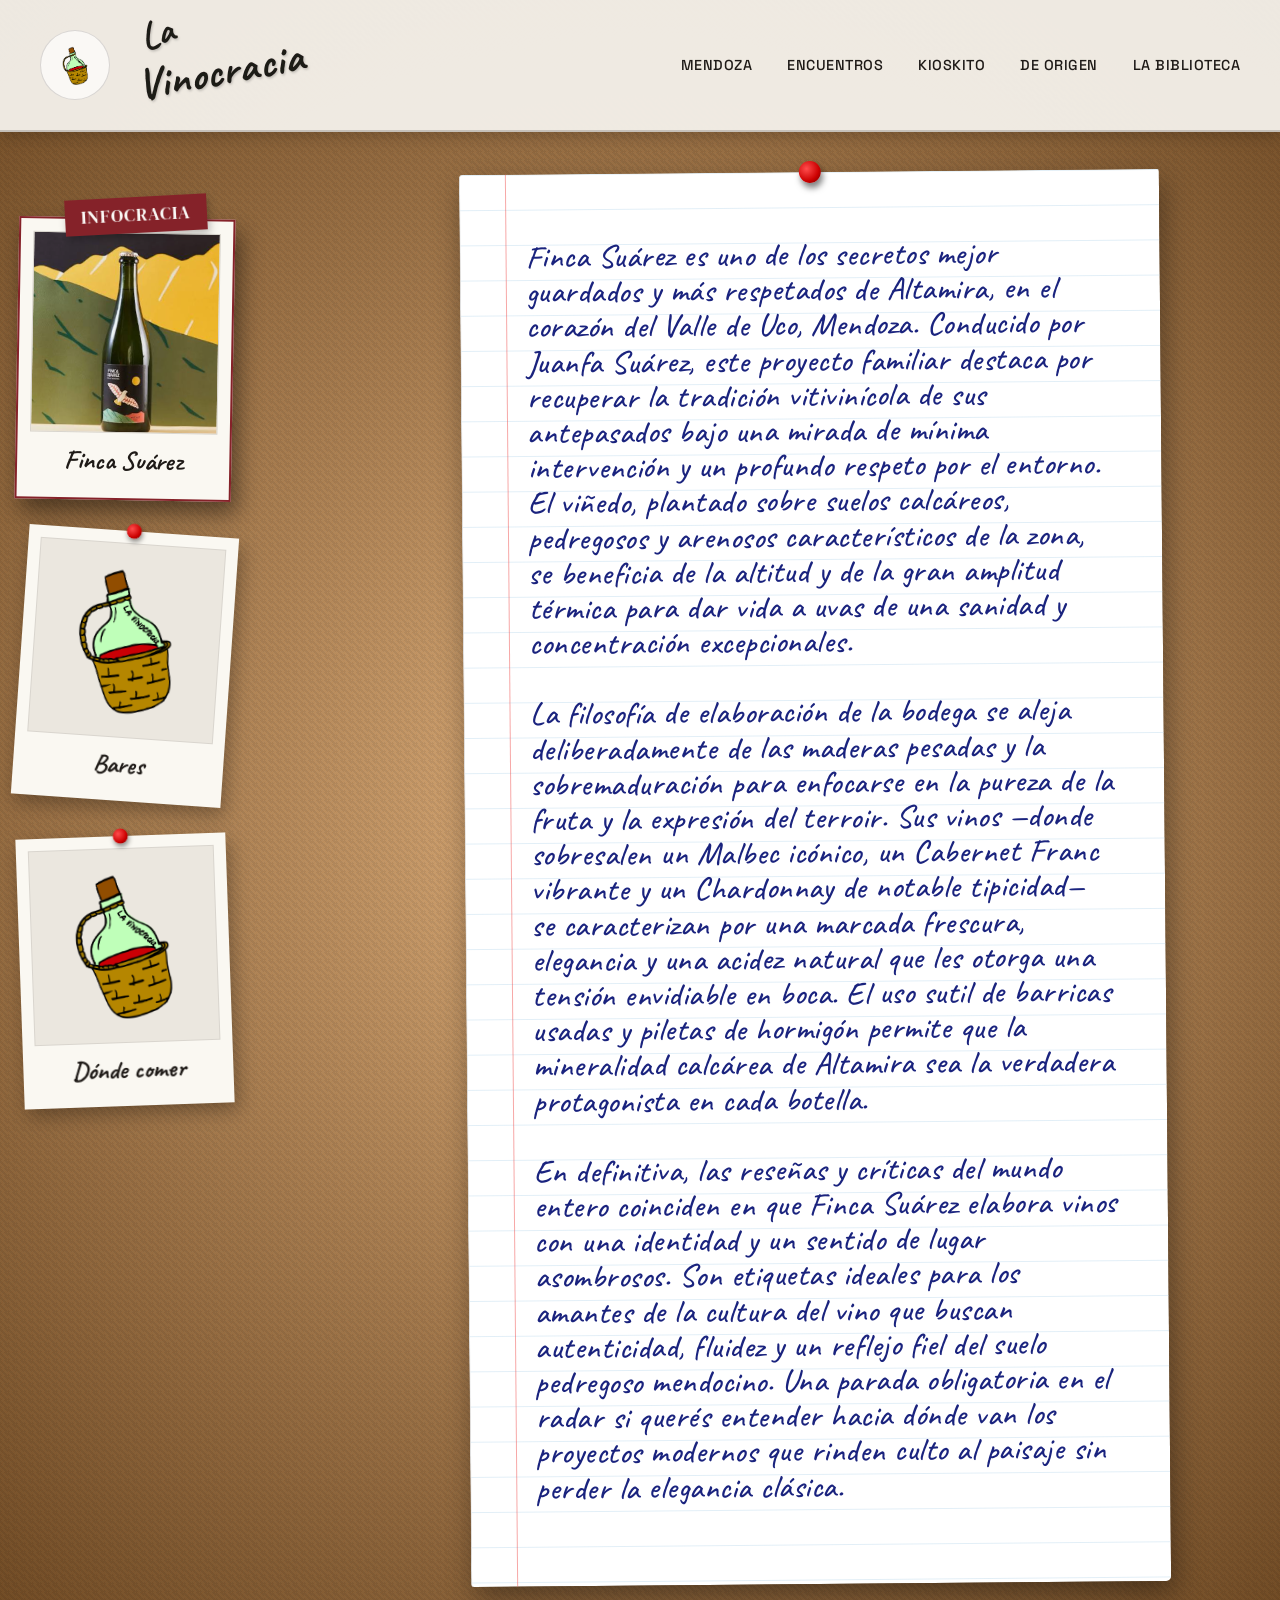
==== laBiblioteca.html @ 779543ac "mejoras en el navbar,modal modulo separado, navbar modulo separado" ====
<!DOCTYPE html>
<html lang="es">
<head>
    <meta charset="UTF-8">
    <meta name="viewport" content="width=device-width, initial-scale=1.0">
    <title>Infocracia - Cultura del Vino</title>
    <link rel="stylesheet" href="estilos.css">
</head>
<body>
        <div id="navbar-container"></div>
</header>

<main class="main-board">
    <section class="infocracia-container">
        
        <!-- COLUMNA IZQUIERDA: MENÚ DE POLAROIDS SELECCIONABLES -->
        <div class="infocracia-menu">
            <div class="infocracia-header-label">Infocracia</div>
            
            <!-- Polaroid 1: Finca Suárez -->
            <div class="infocracia-polaroid active" onclick="cargarNota('infocracia/nota1.txt', this)">
                <div class="infocracia-img-container">
                    <img src="infocracia/fotoNota01.png" alt="Finca Suárez" class="infocracia-photo">
                </div>
                <div class="infocracia-caption">Finca Suárez</div>
            </div>

            <!-- Polaroid 2: Bares -->
            <div class="infocracia-polaroid" onclick="cargarNota('infocracia/nota2.txt', this)">
                <div class="infocracia-img-container">
                    <img src="img/Main/logo01.png" alt="Bares de Vino" class="infocracia-photo" onerror="this.src='img/Main/logo01.png'; this.style.objectFit='contain';">
                </div>
                <div class="infocracia-caption">Bares</div>
            </div>

            <!-- Polaroid 3: Dónde comer -->
            <div class="infocracia-polaroid" onclick="cargarNota('infocracia/nota3.txt', this)">
                <div class="infocracia-img-container">
                    <img src="img/Main/logo01.png" alt="Dónde Comer" class="infocracia-photo" onerror="this.src='img/Main/logo01.png'; this.style.objectFit='contain';">
                </div>
                <div class="infocracia-caption">Dónde comer</div>
            </div>
        </div>

        <!-- COLUMNA DERECHA: LA HOJA RAYADA QUE MUESTRA LA NOTA SELECCIONADA -->
        <div class="infocracia-content">
            <div class="infocracia-notebook-paper">
                <div id="infocracia-text-content">
                    <p>Seleccioná una nota del tablero para leer...</p>
                </div>
            </div>
        </div>

    </section>
</main>

<script>
    const notasTexto = {
        'infocracia/nota1.txt': `Finca Suárez es uno de los secretos mejor guardados y más respetados de Altamira, en el corazón del Valle de Uco, Mendoza. Conducido por Juanfa Suárez, este proyecto familiar destaca por recuperar la tradición vitivinícola de sus antepasados bajo una mirada de mínima intervención y un profundo respeto por el entorno. El viñedo, plantado sobre suelos calcáreos, pedregosos y arenosos característicos de la zona, se beneficia de la altitud y de la gran amplitud térmica para dar vida a uvas de una sanidad y concentración excepcionales.

La filosofía de elaboración de la bodega se aleja deliberadamente de las maderas pesadas y la sobremaduración para enfocarse en la pureza de la fruta y la expresión del terroir. Sus vinos —donde sobresalen un Malbec icónico, un Cabernet Franc vibrante y un Chardonnay de notable tipicidad— se caracterizan por una marcada frescura, elegancia y una acidez natural que les otorga una tensión envidiable en boca. El uso sutil de barricas usadas y piletas de hormigón permite que la mineralidad calcárea de Altamira sea la verdadera protagonista en cada botella.

En definitiva, las reseñas y críticas del mundo entero coinciden en que Finca Suárez elabora vinos con una identidad y un sentido de lugar asombrosos. Son etiquetas ideales para los amantes de la cultura del vino que buscan autenticidad, fluidez y un reflejo fiel del suelo pedregoso mendocino. Una parada obligatoria en el radar si querés entender hacia dónde van los proyectos modernos que rinden culto al paisaje sin perder la elegancia clásica.`,
        'infocracia/nota2.txt': 'Próximamente más contenido para esta nota.',
        'infocracia/nota3.txt': 'Próximamente más contenido para esta nota.'
    };

    function renderizarTexto(texto) {
        const parrafos = texto.split('\n').filter(parrafo => parrafo.trim() !== '').map(p => `<p>${p}</p>`).join('');
        document.getElementById('infocracia-text-content').innerHTML = parrafos;
    }

    function cargarNota(rutaArchivo, elementoPolaroid) {
        // 1. Cambiar la clase activa visualmente en las Polaroids
        document.querySelectorAll('.infocracia-polaroid').forEach(p => p.classList.remove('active'));
        if(elementoPolaroid) {
            elementoPolaroid.classList.add('active');
        }

        // 2. Intentar primero con el contenido embebido para que funcione al abrir el archivo localmente
        if (notasTexto[rutaArchivo]) {
            renderizarTexto(notasTexto[rutaArchivo]);
            return;
        }

        fetch(rutaArchivo)
            .then(response => {
                if (!response.ok) throw new Error("No se pudo cargar la nota seleccionada.");
                return response.text();
            })
            .then(data => {
                renderizarTexto(data);
            })
            .catch(error => {
                console.error(error);
                document.getElementById('infocracia-text-content').innerHTML = "<p>Contenido no disponible momentáneamente.</p>";
            });
    }

    // Al cargar la página por primera vez, abrimos automáticamente Finca Suárez
    document.addEventListener("DOMContentLoaded", function() {
        cargarNota('infocracia/nota1.txt', document.querySelector('.infocracia-polaroid'));
    });

    // Carga el navbar en el contenedor
    fetch('navbar.html')
        .then(res => res.text())
        .then(text => {
            document.getElementById('navbar-container').innerHTML = text;
        });
</script>
</body>
</html>
---- estilos.css ----
/* ==========================================================================
   IDENTIDAD CULTURAL: "SUR MODERNO" - TABLERO DE CORCHO COMPLETO
   ========================================================================== */

@import url('https://fonts.googleapis.com/css2?family=Caveat:wght=500;700&family=DM+Serif+Display&family=Space+Grotesk:wght=400;500;700&display=swap');

:root {
    --color-wine: #852229;
    --color-teal: #4E878C;
    --color-sun: #E6A633;
    --font-manuscrita: 'Caveat', cursive;
    --font-headers: 'DM Serif Display', serif;
    --font-body: 'Space Grotesk', sans-serif;
    
    /* Colores base exactos para simular el papel de los Post-its */
    --postit-yellow: #FFFD75;
    --postit-pink: #ffb7d5;
    --postit-green: #c4f4cf;
    --postit-blue: #b9e6ff;
}

/* ==========================================================================
   RESET GENERAL Y FONDO DE CORCHO TEXTURIZADO GLOBAL
   ========================================================================== */
* {
    box-sizing: border-box;
    margin: 0;
    padding: 0;
}

html, body {
    width: 100%;
    max-width: 100vw;
    overflow-x: hidden;
    background: 
        radial-gradient(circle at 50% 50%, rgba(255, 255, 255, 0.15), rgba(40, 25, 10, 0.45)),
        repeating-linear-gradient(45deg, rgba(28, 14, 4, 0.08) 0px, rgba(28, 14, 4, 0.08) 2px, transparent 2px, transparent 4px),
        repeating-linear-gradient(-45deg, rgba(145, 105, 65, 0.15) 0px, rgba(145, 105, 65, 0.15) 1px, transparent 1px, transparent 3px),
        radial-gradient(rgba(224, 169, 109, 0.95), rgba(171, 117, 60, 0.98));
    background-size: 100% 100%, 8px 8px, 6px 6px, 100% 100%;
    background-blend-mode: normal, multiply, overlay, normal;
    background-color: #ab753c;
    font-family: var(--font-body);
    -webkit-font-smoothing: antialiased;
}

/* ==========================================================================
   ESTILO DE LOS CONTENEDORES DE ENCABEZADOS (POST-ITS GRANDES)
   ========================================================================== */
.catalog-title, .trinchera-title, .section-title-white, .main-header {
    max-width: 580px;
    width: 90%;
    margin: 80px auto 50px auto !important;
    padding: 40px 40px 35px 40px !important; 
    position: relative !important;
    text-align: center !important;
    display: block !important;
    box-sizing: border-box !important;
    overflow: visible !important; 
    border: none !important;

    /* Sombreado de deformación realista basado en tu referencia */
    box-shadow: 5px 5px 12px -2px rgba(33,33,33,.45) !important;
    transition: transform .15s ease;
    z-index: 1;
}

/* Fusión exacta de color base plano con el degradado de relieve superior */
div.main-header        { background: linear-gradient(to bottom, rgba(0,0,0,0.03), rgba(0,0,0,0.12)), var(--postit-yellow) !important; transform: rotate(2deg) skew(-1deg,1deg) !important; }
div.section-title-white  { background: linear-gradient(to bottom, rgba(0,0,0,0.03), rgba(0,0,0,0.12)), var(--postit-pink) !important; transform: rotate(-1.5deg) skew(1deg,-1deg) !important; }
div.catalog-title        { background: linear-gradient(to bottom, rgba(0,0,0,0.03), rgba(0,0,0,0.12)), var(--postit-green) !important; transform: rotate(1.5deg) skew(-1deg,1deg) !important; }
div.trinchera-title      { background: linear-gradient(to bottom, rgba(0,0,0,0.03), rgba(0,0,0,0.12)), var(--postit-blue) !important; transform: rotate(-2deg) skew(1deg,-1deg) !important; }

/* ==========================================================================
   FILTROS: PAPEL FLOTANTE INDIVIDUAL DIRECTO SOBRE EL CORCHO
   ========================================================================== */
.filter-container {
    display: flex;
    justify-content: center;
    gap: 20px;
    margin: 40px auto 50px auto !important;
    padding: 10px !important;
    flex-wrap: wrap;
    position: relative;
    z-index: 5;
    background: transparent !important;
    box-shadow: none !important;
    border: none !important;
    overflow: visible !important;
}

.filter-btn {
    border: none !important;
    padding: 20px 24px 12px 24px !important; /* Más margen arriba para alojar el pin de forma segura */
    font-family: var(--font-manuscrita);
    font-size: 1.6rem;
    font-weight: 700;
    cursor: pointer;
    position: relative !important;
    transition: transform .15s ease, background 0.2s ease, color 0.2s ease;
    color: #2b251f;
    overflow: visible !important;
    box-shadow: 4px 4px 10px -2px rgba(33,33,33,.4) !important;
}

/* Colores y rotaciones con el relieve integrado directamente */
.filter-btn:nth-child(4n+1) { background: linear-gradient(to bottom, rgba(0,0,0,0.02), rgba(0,0,0,0.1)), var(--postit-yellow) !important; transform: rotate(2deg) skew(-1deg,1deg); }
.filter-btn:nth-child(4n+2) { background: linear-gradient(to bottom, rgba(0,0,0,0.02), rgba(0,0,0,0.1)), var(--postit-pink) !important; transform: rotate(-2deg) skew(1deg,-1deg); }
.filter-btn:nth-child(4n+3) { background: linear-gradient(to bottom, rgba(0,0,0,0.02), rgba(0,0,0,0.1)), var(--postit-green) !important; transform: rotate(1.5deg) skew(-1deg,1deg); }
.filter-btn:nth-child(4n+4) { background: linear-gradient(to bottom, rgba(0,0,0,0.02), rgba(0,0,0,0.1)), var(--postit-blue) !important; transform: rotate(-1deg) skew(1deg,-1deg); }

.filter-btn:hover {
    transform: scale(1.05) rotate(0deg) skew(0deg) !important;
    box-shadow: 5px 8px 14px -1px rgba(33,33,33,0.5) !important;
    z-index: 10;
}

.filter-btn.active {
    background: var(--color-wine) !important;
    color: #FAF8F5 !important;
    transform: translateY(2px) rotate(0deg) skew(0deg) !important;
    box-shadow: inset 2px 2px 5px rgba(0,0,0,0.5) !important;
}
.filter-btn.active::before { display: none !important; }

/* ==========================================================================
   SISTEMA DE PINES CON ANCLAJE MATEMÁTICO AL BORDE SUPERIOR
   ========================================================================== */
.catalog-title::before, 
.main-header::before, 
.section-title-white::before, 
.trinchera-title::before,
.filter-btn::before {
    content: "" !important;
    position: absolute !important;
    top: 0 !important; /* Clavado exactamente en el borde superior de la hoja */
    left: 50% !important;
    /* translate(-50%, -50%) hace que el centro exacto del círculo sea el punto de anclaje */
    transform: translate(-50%, -50%) !important;
    z-index: 99 !important;
    background: radial-gradient(circle at 35% 35%, #ff4d4d, #cc0000 60%, #660000) !important;
    border-radius: 50% !important;
    box-shadow: 1px 3px 4px rgba(0, 0, 0, 0.45) !important;
}

/* El tamaño se maneja de forma independiente sin romper la posición */
.catalog-title::before, 
.main-header::before, 
.section-title-white::before, 
.trinchera-title::before {
    width: 20px !important;
    height: 20px !important;
}

.filter-btn::before {
    width: 14px !important;
    height: 14px !important;
}

/* Limpieza de selectores viejos que tiraban el pin al h1 */
.catalog-title h1::before, .main-header h1::before, .section-title-white h2::before, .trinchera-title h2::before {
    display: none !important;
}
/* ==========================================================================
   TEXTOS INTERNOS DE LOS ENCABEZADOS
   ========================================================================== */
.catalog-title h1, .main-header h1, .section-title-white h2, .trinchera-title h2 {
    font-family: var(--font-headers) !important;
    color: #2b251f !important;
    font-size: 2.5rem !important;
    margin-bottom: 8px !important;
    background: transparent !important;
}

.catalog-title p, .main-header p, .section-title-white p, .trinchera-title p {
    font-family: var(--font-body) !important;
    color: #4a433c !important;
    font-size: 1.05rem !important;
    line-height: 1.4 !important;
    font-weight: 500 !important;
    background: transparent !important;
}

/* ==========================================================================
   TARJETAS DE CONTENIDO: ESTILO FOTOGRAFÍA POLAROID CLAVADA AL CORCHO
   ========================================================================== */
.events-section, .catalog-section, .trinchera-section { 
    padding: 40px 20px; 
    max-width: 1300px; 
    margin: 0 auto;
    background: transparent !important;
}

.events-grid, .catalog-grid, .trinchera-grid {
    display: grid;
    grid-template-columns: repeat(auto-fit, minmax(320px, 1fr));
    gap: 40px;
    justify-items: center;
    align-items: start;
    width: 100%;
    background: transparent !important;
}

/* Estilo de foto Polaroid */
.event-card, .wine-card, .trinchera-card {
    background-color: #FAF8F2 !important; 
    border: none !important;
    border-radius: 0px !important;
    padding: 16px 16px 32px 16px !important;
    /* Sombra profunda sobre el fondo texturizado de corcho */
    box-shadow: 5px 12px 24px rgba(0, 0, 0, 0.42) !important;
    position: relative !important;
    display: flex;
    flex-direction: column;
    width: 100%;
    max-width: 360px;
    height: 100%; 
    transition: transform 0.3s ease, box-shadow 0.3s ease;
}

/* Alfiler individual superior para fijar cada Polaroid */
.event-card::before, .wine-card::before, .trinchera-card::before {
    content: "" !important;
    position: absolute !important;
    top: -10px !important;
    left: 50% !important;
    transform: translateX(-50%) !important;
    width: 16px !important;
    height: 16px !important;
    z-index: 85 !important;
    background: radial-gradient(circle at 35% 35%, #ff4d4d, #cc0000 65%, #730000) !important;
    border-radius: 50% !important;
    box-shadow: 1px 3px 4px rgba(0, 0, 0, 0.5) !important;
}

/* Inclinaciones realistas de las fotos */
.events-grid .event-card-link:nth-child(odd) .event-card,
.catalog-grid .wine-card:nth-child(3n+1) { transform: rotate(-1.5deg); }
.events-grid .event-card-link:nth-child(even) .event-card,
.catalog-grid .wine-card:nth-child(3n+2) { transform: rotate(2deg); }
.trinchera-grid .trinchera-card:nth-child(odd) { transform: rotate(1.2deg); }
.trinchera-grid .trinchera-card:nth-child(even) { transform: rotate(-2deg); }

.event-card:hover, .wine-card:hover, .trinchera-card:hover {
    transform: scale(1.04) rotate(0deg) !important;
    box-shadow: 8px 20px 32px rgba(0, 0, 0, 0.52) !important;
    z-index: 95;
}

/* ==========================================================================
   COMPONENTES INTERNOS DE LAS POLAROIDS
   ========================================================================== */
.event-card-link { text-decoration: none; width: 100%; display: flex; justify-content: center; }
.image-container, .wine-img-container { width: 100%; height: 280px; overflow: hidden; background-color: #EBE7DF; border: 1px solid rgba(0,0,0,0.1); }
.card-img, .wine-img { width: 100%; height: 100%; object-fit: cover; }
.event-title, .wine-title, .amigo-name { font-family: var(--font-headers) !important; color: #1E1A17 !important; margin: 12px 0 6px 0; font-size: 1.3rem; }
.event-description, .wine-description, .amigo-bio, .event-date, .wine-price, .event-location { color: #3A332D !important; font-size: 0.95rem; line-height: 1.4; }
.wine-price { font-size: 1.4rem; font-weight: 700; margin-top: auto; padding-top: 15px; }
.whatsapp-btn { display: flex; align-items: center; justify-content: center; background-color: var(--color-wine); color: #FAF8F5 !important; padding: 12px; text-decoration: none; font-family: var(--font-body); font-weight: 500; text-transform: uppercase; letter-spacing: 0.5px; border-radius: 4px; margin-top: 10px; transition: background-color 0.2s ease; }
.whatsapp-btn:hover { background-color: #5c161b; }
.trinchera-badge, .badge, .manifesto-divider { display: none !important; }
.amigo-instagram { display: inline-flex; align-items: center; color: #1E1A17; text-decoration: none; font-weight: 500; margin-top: 15px; border: 1px solid rgba(0,0,0,0.15); padding: 6px 12px; border-radius: 4px; }
.amigo-instagram:hover { background-color: #1E1A17; color: #FAF8F5 !important; }

/* ==========================================================================
   SECCIÓN EXTRA: EL MANIFIESTO (Hoja de Cuaderno Escrita)
   ========================================================================== */
.manifesto-section { padding: 40px 20px; display: flex; justify-content: center; align-items: center; }
.manifesto-content {
    position: relative; max-width: 750px; width: 100%; margin: 0 auto;
    background-color: #FFFFFF !important;
    background-image: linear-gradient(rgba(197, 222, 239, 0.6) 1px, transparent 1px) !important;
    background-size: 100% 2.2rem;
    border-left: 1px solid #e0e0e0;
    border-radius: 4px 2px 5px 3px;
    padding: 65px 45px 45px 55px;
    transform: rotate(1deg);
    box-shadow: 4px 10px 25px rgba(0, 0, 0, 0.4);
}
.manifesto-content p {
    font-family: var(--font-manuscrita) !important; font-size: 2.1rem; line-height: 2.2rem;
    color: #1A237E !important; font-weight: 500; text-align: left; margin: 0; letter-spacing: 0.5px;
}
.manifesto-content::after {
    content: ""; position: absolute; top: 0; left: 42px; width: 1px; height: 100%;
    background-color: rgba(239, 83, 80, 0.6);
}
.manifesto-content::before {
    content: ""; position: absolute; top: 15px; left: 50%; transform: translateX(-50%);
    width: 24px; height: 24px; z-index: 50;
    background: radial-gradient(circle at 35% 35%, #ff4d4d, #b30000 70%, #660000);
    border-radius: 50%;
    box-shadow: 2px 6px 6px rgba(0, 0, 0, 0.6);
}

/* ==========================================================================
   ESTRUCTURAS ACCESORIAS: NAVBAR, FOOTER Y MODAL
   ========================================================================== */
.navbar { display: flex; align-items: center; justify-content: space-between; padding: 15px 40px; background-color: rgba(245, 242, 235, 0.95); border-bottom: 2px solid rgba(30, 26, 23, 0.2); box-shadow: 0 4px 15px rgba(0,0,0,0.2); position: relative; z-index: 100; }
.nav-identity { display: flex; align-items: center; gap: 10px; }
.logo-container { width: 70px; height: 70px; border-radius: 50%; border: 1px solid rgba(30, 26, 23, 0.15); display: flex; align-items: center; justify-content: center; background-color: #FAF8F5; overflow: hidden; flex-shrink: 0; }
.logo-img { width: 75%; height: 75%; object-fit: contain; display: block; }
.svg-container { width: 400px; height: 110px; overflow: visible; margin-left: 5px; margin-top: -10px; }
.svg-container svg text, .svg-container svg path { fill: #1E1A17 !important; }
.nav-brand-link {
    text-decoration: none; /* Quita el subrayado del enlace */
    color: inherit; /* Hereda el color del texto para que no se ponga azul */
}
.nav-menu { display: flex; gap: 35px; align-items: center; }
.nav-menu a { color: #1E1A17; font-weight: 500; letter-spacing: 0.5px; text-transform: uppercase; font-size: 0.9rem; text-decoration: none; transition: color 0.3s ease; }
.nav-menu a:hover { color: var(--color-wine); }

.main-footer { background-color: #1E1A17; color: #FAF8F5; padding: 60px 20px 30px 20px; position: relative; z-index: 90; }
.footer-container { max-width: 1200px; margin: 0 auto; }
.footer-columns { display: flex; flex-wrap: wrap; gap: 40px; justify-content: space-between; margin-bottom: 40px; }
.footer-logo { font-family: var(--font-headers); font-size: 2.2rem; }
.footer-description { opacity: 0.7; font-size: 0.95rem; line-height: 1.6; max-width: 320px; }
.footer-column-title { color: var(--color-sun); font-size: 0.85rem; text-transform: uppercase; margin-bottom: 20px; font-weight: 700; }
.footer-column ul { list-style: none; }
.footer-column ul li { margin-bottom: 12px; }
.footer-link { color: #FAF8F5; text-decoration: none; opacity: 0.8; }
.footer-link:hover { color: var(--color-sun); opacity: 1; }
.social-wrapper { display: flex; gap: 12px; }
.social-icon { display: inline-flex; width: 40px; height: 40px; border-radius: 50%; background-color: rgba(255,255,255,0.05); color: #FAF8F5; align-items: center; justify-content: center; text-decoration: none; }
.social-icon:hover { background-color: #FAF8F5; color: #1E1A17; }
.footer-bottom { border-top: 1px solid rgba(255,255,255,0.1); padding-top: 25px; display: flex; justify-content: space-between; font-size: 0.85rem; opacity: 0.6; }

.modal-overlay { position: fixed; top: 0; left: 0; width: 100vw; height: 100vh; background-color: rgba(30, 26, 23, 0.85); display: flex; justify-content: center; align-items: center; z-index: 99999; opacity: 0; pointer-events: none; transition: opacity 0.4s ease; }
.modal-overlay.mostrar { opacity: 1; pointer-events: auto; }
.modal-content { position: relative; max-width: 90%; max-height: 85vh; background-color: #FAF8F5; border: 1px solid rgba(30, 26, 23, 0.15); border-radius: 12px; padding: 16px; box-shadow: 0 20px 50px rgba(0,0,0,0.3); }
.modal-img { display: block; max-width: 100%; max-height: 80vh; object-fit: contain; border-radius: 6px; }
.modal-close-btn { position: absolute; top: 10px; right: 15px; background: transparent; border: none; color: #1E1A17; font-size: 2.2rem; cursor: pointer; opacity: 0.6; transition: all 0.3s ease; }
.modal-close-btn:hover { opacity: 1; color: var(--color-wine); }

/* ==========================================================================
   VISTA RESPONSIVE MOBILE OPTIMIZATION
   ========================================================================== */
@media (max-width: 768px) {
    .navbar { flex-direction: column; gap: 15px; padding: 15px; }
    .svg-container { width: 260px; height: 75px; margin-top: 0; }
    .nav-menu { gap: 21px; }
    
    .catalog-title, .trinchera-title, .section-title-white, .main-header {
        max-width: 92%;
        padding: 25px 25px !important;
    }
    .catalog-title h1, .main-header h1, .section-title-white h2, .trinchera-title h2 { font-size: 2rem !important; }
    
    .manifesto-content { padding: 55px 20px 30px 35px; }
    .manifesto-content p { font-size: 1.55rem; line-height: 2.2rem; }
    .manifesto-content::after { left: 28px; }

    .filter-container { gap: 12px; padding: 0 10px; }
    .filter-btn { padding: 16px 14px 8px 14px !important; font-size: 1.3rem; }

    .events-grid, .catalog-grid, .trinchera-grid {
        grid-template-columns: 1fr;
        gap: 35px;
        padding: 0 10px;
    }
    .footer-columns { flex-direction: column; text-align: center; }
    .footer-bottom { flex-direction: column; gap: 15px; text-align: center; }
}
/* ==========================================================================
   POLAROID "NOSOTROS" AL COSTADO DEL MANIFIESTO
   ========================================================================== */
.manifesto-section {
    position: relative; /* Clave para que la foto se acomode respecto a esta sección */
    overflow: visible !important;
}

.polaroid-nosotros {
    position: absolute;
    right: 4%; /* Se posiciona a la derecha del texto */
    top: 50%;
    transform: translateY(-50%) rotate(4deg); /* Centrada verticalmente y girada */
    background-color: #FAF8F2 !important;
    padding: 14px 14px 28px 14px !important;
    width: 240px; /* Tamaño ideal de marco secundario */
    box-shadow: 6px 12px 24px rgba(0, 0, 0, 0.45) !important;
    z-index: 60; /* Por encima del fondo y sutilmente del borde del manifiesto */
    transition: transform 0.3s ease, box-shadow 0.3s ease;
}

/* Contenedor de la foto (Formato cuadrado clásico) */
.polaroid-img-container {
    width: 100%;
    height: 210px;
    overflow: hidden;
    background-color: #EBE7DF;
    border: 1px solid rgba(0, 0, 0, 0.08);
}

.polaroid-photo {
    width: 100%;
    height: 100%;
    object-fit: cover;
}

/* Epígrafe inferior con tu fuente manuscrita */
.polaroid-caption {
    font-family: var(--font-manuscrita) !important;
    font-size: 1.8rem;
    color: #1E1A17;
    text-align: center;
    margin-top: 12px;
    font-weight: 700;
}

/* Efecto Hover para que sea interactiva al pasar el mouse */
.polaroid-nosotros:hover {
    transform: translateY(-50%) scale(1.06) rotate(0deg) !important;
    box-shadow: 10px 20px 35px rgba(0, 0, 0, 0.55) !important;
    z-index: 99;
}

/* ==========================================================================
   PIN ROJO MATEMÁTICO EN EL BORDE DE LA POLAROID
   ========================================================================== */
.polaroid-nosotros::before {
    content: "" !important;
    position: absolute !important;
    top: 0 !important; /* Clavado exacto en la línea superior del papel */
    left: 50% !important;
    transform: translate(-50%, -50%) !important; /* Eje central perfecto */
    width: 16px !important;
    height: 16px !important;
    z-index: 99 !important;
    background: radial-gradient(circle at 35% 35%, #ff4d4d, #cc0000 60%, #660000) !important;
    border-radius: 50% !important;
    box-shadow: 1px 3px 5px rgba(0, 0, 0, 0.5) !important;
}

/* ==========================================================================
   CONTENEDOR Y ESTILOS PARA EL COLLAGE DE POLAROIDS
   ========================================================================== */
.manifesto-section {
    position: relative;
    overflow: visible !important;
}

/* Contenedor general en el ala derecha */
.polaroids-container {
    position: absolute;
    right: 2%;
    top: 50%;
    transform: translateY(-50%);
    width: 260px;
    height: auto;
    display: flex;
    flex-direction: column;
    gap: 25px; /* Separación vertical entre las fotos */
    z-index: 60;
}

/* Estilo base de Polaroid unificado */
.polaroid-nosotros {
    background-color: #FAF8F2 !important;
    padding: 14px 14px 24px 14px !important;
    width: 230px; /* Un toque más compactas para que entren cómodas */
    box-shadow: 5px 10px 20px rgba(0, 0, 0, 0.4) !important;
    position: relative !important;
    transition: transform 0.3s ease, box-shadow 0.3s ease, z-index 0.1s;
}

/* --- Foto 01: Inclinada a la derecha --- */
.polaroid-nosotros.foto-01 {
    transform: rotate(4deg);
    z-index: 61;
}

/* --- Foto 02: Inclinada a la izquierda y ligeramente desplazada --- */
.polaroid-nosotros.foto-02 {
    transform: rotate(-3deg) translateX(-15px);
    z-index: 62; /* Se encabalga levemente sobre la de arriba */
}

/* Contenedor interno de imagen */
.polaroid-img-container {
    width: 100%;
    height: 195px;
    overflow: hidden;
    background-color: #EBE7DF;
    border: 1px solid rgba(0, 0, 0, 0.08);
}

.polaroid-photo {
    width: 100%;
    height: 100%;
    object-fit: cover;
}

/* Texto manuscrito inferior */
.polaroid-caption {
    font-family: var(--font-manuscrita) !important;
    font-size: 1.7rem;
    color: #1E1A17;
    text-align: center;
    margin-top: 10px;
    font-weight: 700;
}

/* Hover interactivo individual */
.polaroid-nosotros:hover {
    transform: scale(1.08) rotate(0deg) translateX(0) !important;
    box-shadow: 10px 18px 32px rgba(0, 0, 0, 0.55) !important;
    z-index: 99 !important; /* Se va al frente al pasar el mouse */
}

/* ==========================================================================
   PIN ROJO MATEMÁTICO EN EL BORDE DE AMBAS FOTOS
   ========================================================================== */
.polaroid-nosotros::before {
    content: "" !important;
    position: absolute !important;
    top: 0 !important; /* Justo en el borde superior del papel */
    left: 50% !important;
    transform: translate(-50%, -50%) !important;
    width: 15px !important;
    height: 15px !important;
    z-index: 99 !important;
    background: radial-gradient(circle at 35% 35%, #ff4d4d, #cc0000 60%, #660000) !important;
    border-radius: 50% !important;
    box-shadow: 1px 3px 5px rgba(0, 0, 0, 0.45) !important;
}

/* ==========================================================================
   RESPONSIVE: PASAR ABAJO EN PANTALLAS CHICAS
   ========================================================================== */
@media (max-width: 1100px) {
    .polaroids-container {
        position: relative !important;
        right: auto !important;
        top: auto !important;
        transform: translateY(0) !important;
        width: 100%;
        flex-direction: row; /* Se ponen una al lado de la otra en mobile */
        justify-content: center;
        gap: 20px;
        margin-top: 40px !important;
    }
    
    .polaroid-nosotros.foto-01 { transform: rotate(3deg); }
    .polaroid-nosotros.foto-02 { transform: rotate(-2deg) translateX(0); }
}

@media (max-width: 600px) {
    .polaroids-container {
        flex-direction: column; /* Columna limpia si la pantalla es muy angosta */
        align-items: center;
    }
}
/* ==========================================================================
   COLLAGE DE POLAROIDS ASIMÉTRICAS (IZQUIERDA Y DERECHA)
   ========================================================================== */
.manifesto-section {
    position: relative;
    display: flex;
    justify-content: center;
    align-items: center;
    min-height: 500px; /* Le da aire vertical para que no se encimen */
    padding: 60px 20px;
    overflow: visible !important;
}

/* Estilo base de Polaroid unificado */
.polaroid-nosotros {
    position: absolute;
    background-color: #FAF8F2 !important;
    padding: 14px 14px 24px 14px !important;
    width: 230px; 
    box-shadow: 6px 12px 24px rgba(0, 0, 0, 0.45) !important;
    z-index: 60;
    transition: transform 0.3s ease, box-shadow 0.3s ease, z-index 0.1s;
}

/* --- Foto 01: Clavada a la IZQUIERDA --- */
.polaroid-nosotros.foto-01 {
    left: 2%;
    top: 25%; /* Un poco más arriba */
    transform: rotate(-4deg);
}

/* --- Foto 02: Clavada a la DERECHA --- */
.polaroid-nosotros.foto-02 {
    right: 2%;
    top: 60%; /* Un poco más abajo para generar dinamismo */
    transform: rotate(5deg);
}

/* Contenedor interno de imagen */
.polaroid-img-container {
    width: 100%;
    height: 195px;
    overflow: hidden;
    background-color: #EBE7DF;
    border: 1px solid rgba(0, 0, 0, 0.08);
}

.polaroid-photo {
    width: 100%;
    height: 100%;
    object-fit: cover;
}

/* Texto manuscrito inferior */
.polaroid-caption {
    font-family: var(--font-manuscrita) !important;
    font-size: 1.7rem;
    color: #1E1A17;
    text-align: center;
    margin-top: 10px;
    font-weight: 700;
}

/* Hover interactivo individual */
.polaroid-nosotros:hover {
    transform: scale(1.08) rotate(0deg) !important;
    box-shadow: 12px 22px 35px rgba(0, 0, 0, 0.55) !important;
    z-index: 99 !important; /* Se va al frente de todo al pasar el mouse */
}

/* ==========================================================================
   PIN ROJO MATEMÁTICO EN EL BORDE DE LAS FOTOS
   ========================================================================== */
.polaroid-nosotros::before {
    content: "" !important;
    position: absolute !important;
    top: 0 !important; /* Justo en el borde superior del papel */
    left: 50% !important;
    transform: translate(-50%, -50%) !important;
    width: 15px !important;
    height: 15px !important;
    z-index: 99 !important;
    background: radial-gradient(circle at 35% 35%, #ff4d4d, #cc0000 60%, #660000) !important;
    border-radius: 50% !important;
    box-shadow: 1px 3px 5px rgba(0, 0, 0, 0.45) !important;
}

/* ==========================================================================
   RESPONSIVE: DISPOSICIÓN PARA PANTALLAS MEDIANAS Y CHICAS
   ========================================================================== */
@media (max-width: 1150px) {
    .manifesto-section {
        flex-direction: column !important;
        gap: 30px;
        min-height: auto;
    }
    
    .polaroid-nosotros {
        position: relative !important;
        left: auto !important;
        right: auto !important;
        top: auto !important;
        margin: 10px auto !important;
    }
    
    .polaroid-nosotros.foto-01 { transform: rotate(-2deg); }
    .polaroid-nosotros.foto-02 { transform: rotate(3deg); }
}

/* ==========================================================================
   STICKER DE VINILO REALISTA - POSICIÓN: ABAJO A LA DERECHA
   ========================================================================== */
.sticker-logo {
    position: absolute;
    /* Lo anclamos abajo a la derecha respecto a la sección del manifiesto */
    right: 14%; 
    bottom: 8%;
    width: 110px; /* Tamaño de sticker de vinilo */
    height: 110px;
    z-index: 75; /* Por encima del manifiesto y levemente de la Polaroid derecha */
    
    /* Efecto troquelado blanco */
    background-color: #ffffff !important;
    padding: 8px !important;
    border-radius: 50% !important; 
    
    /* Sombra de papel plano adherido al corcho */
    box-shadow: 2px 3px 5px rgba(0, 0, 0, 0.5) !important;
    
    /* Rotación hacia la derecha para cambiar el ángulo */
    transform: rotate(10deg); 
    transition: transform 0.2s ease, box-shadow 0.2s ease;
    cursor: pointer;
}

.sticker-img {
    width: 100%;
    height: 100%;
    object-fit: contain;
    display: block;
}

/* Efecto hover */
.sticker-logo:hover {
    transform: rotate(6deg) scale(1.08) !important;
    box-shadow: 3px 5px 8px rgba(0, 0, 0, 0.55) !important;
}

/* ==========================================================================
   RESPONSIVE AJUSTADO
   ========================================================================== */
@media (max-width: 1400px) {
    .sticker-logo {
        right: 4%; /* Lo pega un toque más al borde si la pantalla se achica */
        bottom: 5%;
        width: 95px;
        height: 95px;
    }
}

@media (max-width: 1150px) {
    .sticker-logo {
        position: relative !important;
        right: auto !important;
        bottom: auto !important;
        /* En mobile vuelve al flujo abajo de las fotos con un margen limpio */
        margin: 30px auto 10px auto !important; 
        transform: rotate(6deg);
        display: block;
    }
}
/* Asegura que el contenedor de la página independiente use todo el alto disponible */
.infocracia-section-page {
    position: relative;
    display: flex;
    justify-content: center;
    align-items: center;
    min-height: calc(100vh - 120px); /* Resta el alto estimado del header */
    padding: 60px 20px;
    max-width: 1300px;
    margin: 0 auto;
    overflow: visible !important;
}

/* Indicador visual en el menú para saber en qué página estás parado */
.main-nav a.active {
    border-bottom: 2px solid var(--color-wine, #660000);
    font-weight: bold;
}

/* ==========================================================================
   SECCIÓN INFOCRACIA: HOJA DE CUADERNO + POLAROID DINÁMICA
   ========================================================================== */
.infocracia-section {
    position: relative;
    display: flex;
    justify-content: center;
    align-items: center;
    min-height: 550px;
    padding: 80px 20px;
    max-width: 1300px;
    margin: 0 auto;
    overflow: visible !important;
}

/* Etiqueta superior estilo sticker identificatorio */
.infocracia-header-label {
    position: absolute;
    top: 25px;
    left: 15%;
    font-family: var(--font-headers);
    background-color: var(--color-wine);
    color: #FAF8F5;
    padding: 6px 16px;
    font-size: 1.1rem;
    text-transform: uppercase;
    letter-spacing: 1px;
    transform: rotate(-3deg);
    box-shadow: 2px 4px 8px rgba(0,0,0,0.25);
    z-index: 80;
}

/* LA HOJA RAYADA (Estilo Manifiesto) */
.infocracia-notebook-paper {
    position: relative;
    max-width: 700px;
    width: 100%;
    background-color: #FFFFFF !important;
    /* Gradiente lineal para simular los renglones azules/grises */
    background-image: linear-gradient(rgba(197, 222, 239, 0.5) 1px, transparent 1px) !important;
    background-size: 100% 2.2rem;
    border-left: 1px solid #e0e0e0;
    border-radius: 4px 2px 5px 3px;
    padding: 65px 50px 45px 65px; /* Más padding izquierdo para respetar el margen */
    transform: rotate(-0.5deg);
    box-shadow: 4px 12px 28px rgba(0, 0, 0, 0.38);
    z-index: 10;
}

/* Margen rojo vertical del cuaderno */
.infocracia-notebook-paper::after {
    content: "";
    position: absolute;
    top: 0;
    left: 45px;
    width: 1px;
    height: 100%;
    background-color: rgba(239, 83, 80, 0.5);
}

/* Estilo de los textos cargados dinámicamente */
#infocracia-text-content p {
    font-family: var(--font-manuscrita) !important;
    font-size: 2rem;
    line-height: 2.2rem;
    color: #1A237E !important; /* Azul tinta clásica escolar */
    font-weight: 500;
    text-align: left;
    margin: 0 0 2.2rem 0;
    letter-spacing: 0.5px;
}

/* PIN ROJO ANCLADO AL BORDE SUPERIOR DE LA HOJA */
.infocracia-notebook-paper::before {
    content: "" !important;
    position: absolute !important;
    top: 0 !important;
    left: 50% !important;
    transform: translate(-50%, -50%) !important;
    width: 22px;
    height: 22px;
    z-index: 99 !important;
    background: radial-gradient(circle at 35% 35%, #ff4d4d, #cc0000 60%, #660000) !important;
    border-radius: 50% !important;
    box-shadow: 2px 5px 6px rgba(0, 0, 0, 0.5) !important;
}

/* ==========================================================================
   POLAROID LATERAL (fotoNota01.png)
   ========================================================================== */
.infocracia-polaroid {
    position: absolute;
    right: 3%;
    top: 45%;
    transform: translateY(-50%) rotate(5deg);
    background-color: #FAF8F2 !important;
    padding: 14px 14px 24px 14px !important;
    width: 230px;
    box-shadow: 6px 14px 26px rgba(0, 0, 0, 0.42) !important;
    z-index: 20; /* Queda levemente por encima de la hoja de papel */
    transition: transform 0.3s ease, box-shadow 0.3s ease;
}

.infocracia-img-container {
    width: 100%;
    height: 195px;
    overflow: hidden;
    background-color: #EBE7DF;
    border: 1px solid rgba(0, 0, 0, 0.08);
}

.infocracia-photo {
    width: 100%;
    height: 100%;
    object-fit: cover;
}

.infocracia-caption {
    font-family: var(--font-manuscrita) !important;
    font-size: 1.6rem;
    color: #1E1A17;
    text-align: center;
    margin-top: 10px;
    font-weight: 700;
}

/* Alfiler propio para la Polaroid */
.infocracia-polaroid::before {
    content: "" !important;
    position: absolute !important;
    top: 0 !important;
    left: 50% !important;
    transform: translate(-50%, -50%) !important;
    width: 15px;
    height: 15px;
    z-index: 99 !important;
    background: radial-gradient(circle at 35% 35%, #ff4d4d, #cc0000 60%, #660000) !important;
    border-radius: 50% !important;
    box-shadow: 1px 3px 5px rgba(0, 0, 0, 0.45) !important;
}

/* Efecto Hover interactivo */
.infocracia-polaroid:hover {
    transform: translateY(-50%) scale(1.08) rotate(0deg) !important;
    box-shadow: 12px 24px 38px rgba(0, 0, 0, 0.55) !important;
    z-index: 99 !important;
}

/* ==========================================================================
   RESPONSIVE: ADAPTACIÓN PARA DISPOSITIVOS MÓVILES
   ========================================================================== */
@media (max-width: 1200px) {
    .infocracia-section {
        flex-direction: column !important;
        gap: 40px;
        min-height: auto;
    }
    .infocracia-header-label {
        left: 5%;
        top: 15px;
    }
    .infocracia-polaroid {
        position: relative !important;
        right: auto !important;
        top: auto !important;
        transform: translateY(0) rotate(-3deg) !important;
        margin: 20px auto 0 auto !important;
    }
    .infocracia-polaroid:hover {
        transform: scale(1.08) rotate(0deg) !important;
    }
    .infocracia-notebook-paper {
        padding: 55px 30px 35px 50px;
    }
}
/* Contenedor en cuadrícula para separar Menú de la Hoja */
.infocracia-container {
    display: flex;
    justify-content: space-between;
    align-items: flex-start;
    gap: 50px;
    max-width: 1300px;
    width: 100%;
    margin: 40px auto;
    padding: 0 20px;
}

/* Columna de Polaroids */
.infocracia-menu {
    position: relative;
    display: flex;
    flex-direction: column;
    gap: 35px;
    width: 300px;
    padding-top: 50px;
}

/* Columna de la Hoja */
.infocracia-content {
    flex: 1;
    display: flex;
    justify-content: center;
}

/* Redefinimos la Polaroid como elemento clickeable del menú */
.infocracia-polaroid {
    position: relative !important;
    right: auto !important;
    top: auto !important;
    transform: translateY(0) rotate(-2deg);
    background-color: #FAF8F2 !important;
    padding: 12px 12px 20px 12px !important;
    width: 210px;
    box-shadow: 4px 8px 18px rgba(0, 0, 0, 0.3) !important;
    cursor: pointer;
    transition: transform 0.2s ease, box-shadow 0.2s ease !important;
}

/* Variamos levemente las rotaciones de cada una para que parezcan clavadas a mano */
.infocracia-menu .infocracia-polaroid:nth-child(2) { transform: rotate(-3deg); }
.infocracia-menu .infocracia-polaroid:nth-child(3) { transform: rotate(4deg); }
.infocracia-menu .infocracia-polaroid:nth-child(4) { transform: rotate(-2deg); }

/* Efecto hover interactivo */
.infocracia-polaroid:hover {
    transform: scale(1.05) rotate(0deg) !important;
    box-shadow: 8px 16px 28px rgba(0, 0, 0, 0.4) !important;
    z-index: 50;
}

/* Estilo para la Polaroid que está actualmente seleccionada */
.infocracia-polaroid.active {
    border: 2px solid var(--color-wine, #852229);
    transform: scale(1.03) rotate(1deg) !important;
    box-shadow: 6px 12px 22px rgba(0, 0, 0, 0.45) !important;
}

/* Responsive para pantallas chicas: se apilan en vertical */
@media (max-width: 1024px) {
    .infocracia-container {
        flex-direction: column !important;
        align-items: center;
        gap: 40px;
    }
    .infocracia-menu {
        flex-direction: row !important;
        flex-wrap: wrap;
        justify-content: center;
        width: 100%;
        gap: 20px;
    }
}
.wine-card {
    /* ... tus estilos actuales ... */
    filter: url(#papel-arrugado) drop-shadow(4px 4px 10px rgba(0,0,0,0.25));
    /* Nota: Remové cualquier rotación en hover para que no parpadee el filtro */
}
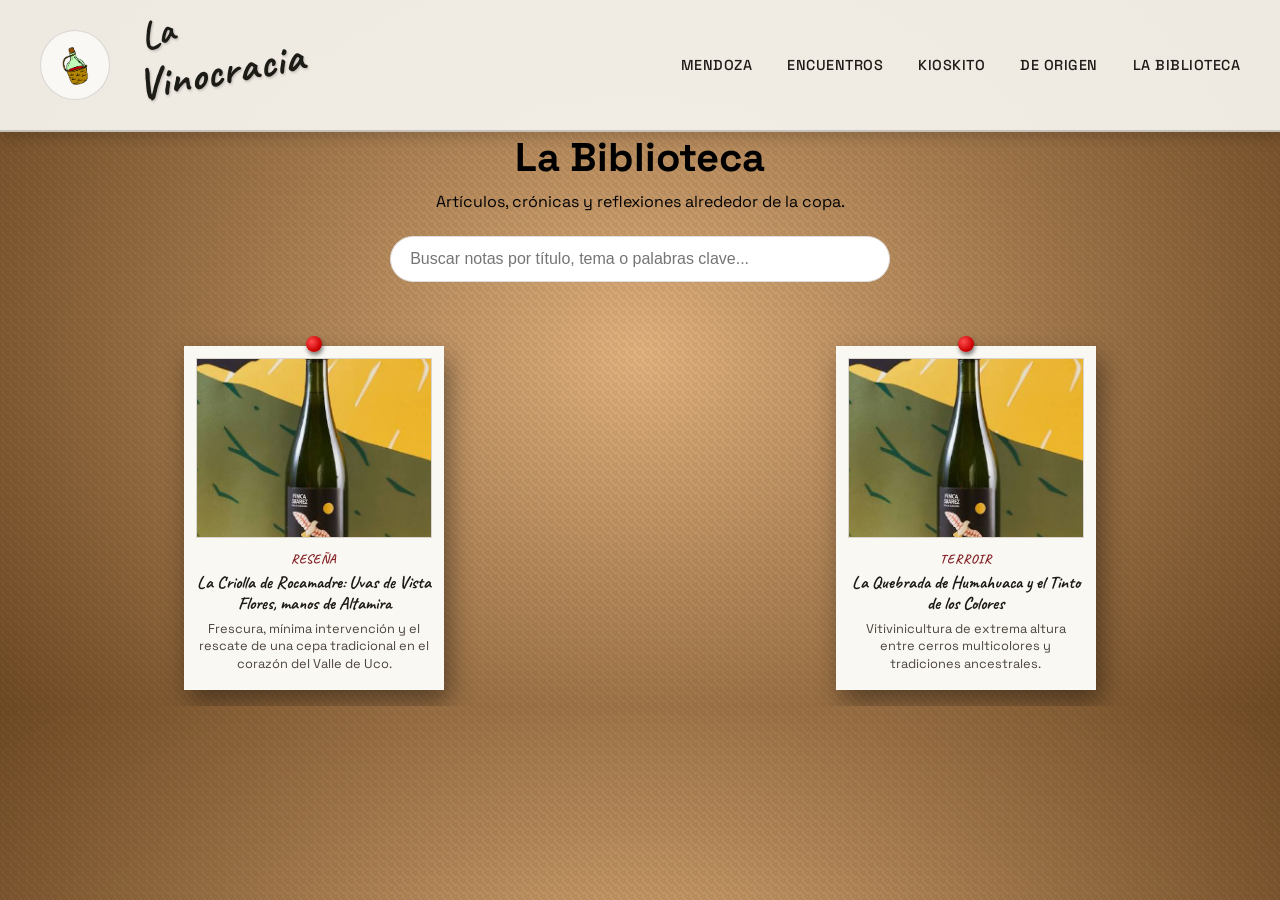
==== commit d838d76c: "segunda version de la biblioteca con notas.js" ====
--- a/laBiblioteca.html
+++ b/laBiblioteca.html
@@ -3,111 +3,75 @@
 <head>
     <meta charset="UTF-8">
     <meta name="viewport" content="width=device-width, initial-scale=1.0">
-    <title>Infocracia - Cultura del Vino</title>
+    <title>La Biblioteca | La Vinocracia</title>
     <link rel="stylesheet" href="estilos.css">
-</head>
+    <!-- Estilos Propios de la sección -->
+    <link rel="stylesheet" href="biblioteca.css">
 <body>
-        <div id="navbar-container"></div>
-</header>
 
-<main class="main-board">
-    <section class="infocracia-container">
+    <!-- Contenedor para el Navbar (se carga dinámicamente) -->
+    <div id="navbar-container"></div>
+
+    <main class="biblioteca-wrapper">
         
-        <!-- COLUMNA IZQUIERDA: MENÚ DE POLAROIDS SELECCIONABLES -->
-        <div class="infocracia-menu">
-            <div class="infocracia-header-label">Infocracia</div>
+        <!-- ENCABEZADO: Título, Subtítulo y Buscador Dinámico -->
+        <header class="biblioteca-header">
+            <h1>La Biblioteca</h1>
+            <p class="subtitle">Artículos, crónicas y reflexiones alrededor de la copa.</p>
             
-            <!-- Polaroid 1: Finca Suárez -->
-            <div class="infocracia-polaroid active" onclick="cargarNota('infocracia/nota1.txt', this)">
-                <div class="infocracia-img-container">
-                    <img src="infocracia/fotoNota01.png" alt="Finca Suárez" class="infocracia-photo">
-                </div>
-                <div class="infocracia-caption">Finca Suárez</div>
+            <div class="search-box">
+                <input type="text" id="inputBuscador" placeholder="Buscar notas por título, tema o palabras clave...">
             </div>
+        </header>
 
-            <!-- Polaroid 2: Bares -->
-            <div class="infocracia-polaroid" onclick="cargarNota('infocracia/nota2.txt', this)">
-                <div class="infocracia-img-container">
-                    <img src="img/Main/logo01.png" alt="Bares de Vino" class="infocracia-photo" onerror="this.src='img/Main/logo01.png'; this.style.objectFit='contain';">
-                </div>
-                <div class="infocracia-caption">Bares</div>
-            </div>
+        <!-- VISTA 1: Grilla de Polaroids (Se renderiza desde notas.js / biblioteca.js) -->
+        <section id="gridNotas" class="polaroid-grid">
+            <!-- Se llena dinámicamente -->
+        </section>
 
-            <!-- Polaroid 3: Dónde comer -->
-            <div class="infocracia-polaroid" onclick="cargarNota('infocracia/nota3.txt', this)">
-                <div class="infocracia-img-container">
-                    <img src="img/Main/logo01.png" alt="Dónde Comer" class="infocracia-photo" onerror="this.src='img/Main/logo01.png'; this.style.objectFit='contain';">
-                </div>
-                <div class="infocracia-caption">Dónde comer</div>
-            </div>
-        </div>
+        <!-- VISTA 2: Lector de Nota (Oculto por defecto, abre al hacer click en una Polaroid) -->
+        <article id="lectorNota" class="nota-detalle-container" style="display: none;">
+            <button id="btnVolver" class="btn-back">← Volver a La Biblioteca</button>
 
-        <!-- COLUMNA DERECHA: LA HOJA RAYADA QUE MUESTRA LA NOTA SELECCIONADA -->
-        <div class="infocracia-content">
-            <div class="infocracia-notebook-paper">
-                <div id="infocracia-text-content">
-                    <p>Seleccioná una nota del tablero para leer...</p>
+            <div class="nota-layout">
+                <!-- Sidebar con la Polaroid de la nota -->
+                <aside class="nota-sidebar">
+                    <div class="biblioteca-card biblioteca-card-detalle">
+                        <div class="biblioteca-card-image">
+                            <img id="notaImg" src="" alt="">
+                        </div>
+                        <div class="biblioteca-card-caption">
+                            <span id="notaFecha" class="biblioteca-card-fecha"></span>
+                            <span id="notaAutor" class="biblioteca-card-autor"></span>
+                        </div>
+                    </div>
+                </aside>
+
+                <!-- Hoja de lectura con el texto completo de la nota -->
+                <div class="nota-cuerpo-wrapper">
+                    <span id="notaCategoria" class="badge-categoria"></span>
+                    <h2 id="notaTitulo" class="nota-titulo"></h2>
+                    <p id="notaBajada" class="nota-bajada"></p>
+                    <hr class="nota-divider">
+                    <div id="notaContenido" class="nota-texto"></div>
                 </div>
             </div>
-        </div>
+        </article>
 
-    </section>
-</main>
+    </main>
 
-<script>
-    const notasTexto = {
-        'infocracia/nota1.txt': `Finca Suárez es uno de los secretos mejor guardados y más respetados de Altamira, en el corazón del Valle de Uco, Mendoza. Conducido por Juanfa Suárez, este proyecto familiar destaca por recuperar la tradición vitivinícola de sus antepasados bajo una mirada de mínima intervención y un profundo respeto por el entorno. El viñedo, plantado sobre suelos calcáreos, pedregosos y arenosos característicos de la zona, se beneficia de la altitud y de la gran amplitud térmica para dar vida a uvas de una sanidad y concentración excepcionales.
+    <!-- Scripts de la lógica del catálogo y buscador -->
+    <script src="laBiblioteca/notas.js"></script>
+    <script src="biblioteca.js"></script>
 
-La filosofía de elaboración de la bodega se aleja deliberadamente de las maderas pesadas y la sobremaduración para enfocarse en la pureza de la fruta y la expresión del terroir. Sus vinos —donde sobresalen un Malbec icónico, un Cabernet Franc vibrante y un Chardonnay de notable tipicidad— se caracterizan por una marcada frescura, elegancia y una acidez natural que les otorga una tensión envidiable en boca. El uso sutil de barricas usadas y piletas de hormigón permite que la mineralidad calcárea de Altamira sea la verdadera protagonista en cada botella.
-
-En definitiva, las reseñas y críticas del mundo entero coinciden en que Finca Suárez elabora vinos con una identidad y un sentido de lugar asombrosos. Son etiquetas ideales para los amantes de la cultura del vino que buscan autenticidad, fluidez y un reflejo fiel del suelo pedregoso mendocino. Una parada obligatoria en el radar si querés entender hacia dónde van los proyectos modernos que rinden culto al paisaje sin perder la elegancia clásica.`,
-        'infocracia/nota2.txt': 'Próximamente más contenido para esta nota.',
-        'infocracia/nota3.txt': 'Próximamente más contenido para esta nota.'
-    };
-
-    function renderizarTexto(texto) {
-        const parrafos = texto.split('\n').filter(parrafo => parrafo.trim() !== '').map(p => `<p>${p}</p>`).join('');
-        document.getElementById('infocracia-text-content').innerHTML = parrafos;
-    }
-
-    function cargarNota(rutaArchivo, elementoPolaroid) {
-        // 1. Cambiar la clase activa visualmente en las Polaroids
-        document.querySelectorAll('.infocracia-polaroid').forEach(p => p.classList.remove('active'));
-        if(elementoPolaroid) {
-            elementoPolaroid.classList.add('active');
-        }
-
-        // 2. Intentar primero con el contenido embebido para que funcione al abrir el archivo localmente
-        if (notasTexto[rutaArchivo]) {
-            renderizarTexto(notasTexto[rutaArchivo]);
-            return;
-        }
-
-        fetch(rutaArchivo)
-            .then(response => {
-                if (!response.ok) throw new Error("No se pudo cargar la nota seleccionada.");
-                return response.text();
+    <!-- Carga del Navbar dinámico -->
+    <script>
+        fetch('navbar.html')
+            .then(res => res.text())
+            .then(text => {
+                document.getElementById('navbar-container').innerHTML = text;
             })
-            .then(data => {
-                renderizarTexto(data);
-            })
-            .catch(error => {
-                console.error(error);
-                document.getElementById('infocracia-text-content').innerHTML = "<p>Contenido no disponible momentáneamente.</p>";
-            });
-    }
-
-    // Al cargar la página por primera vez, abrimos automáticamente Finca Suárez
-    document.addEventListener("DOMContentLoaded", function() {
-        cargarNota('infocracia/nota1.txt', document.querySelector('.infocracia-polaroid'));
-    });
-
-    // Carga el navbar en el contenedor
-    fetch('navbar.html')
-        .then(res => res.text())
-        .then(text => {
-            document.getElementById('navbar-container').innerHTML = text;
-        });
-</script>
+            .catch(err => console.error("Error al cargar el navbar:", err));
+    </script>
 </body>
 </html>
--- a/estilos.css
+++ b/estilos.css
@@ -91,6 +91,7 @@
 
 .filter-btn {
     border: none !important;
+    border-radius: 0px !important;
     padding: 20px 24px 12px 24px !important; /* Más margen arriba para alojar el pin de forma segura */
     font-family: var(--font-manuscrita);
     font-size: 1.6rem;
@@ -206,6 +207,10 @@
     background-color: #FAF8F2 !important; 
     border: none !important;
     border-radius: 0px !important;
+    border-top-left-radius: 0px !important;
+    border-top-right-radius: 0px !important;
+    border-bottom-left-radius: 0px !important;
+    border-bottom-right-radius: 0px !important;
     padding: 16px 16px 32px 16px !important;
     /* Sombra profunda sobre el fondo texturizado de corcho */
     box-shadow: 5px 12px 24px rgba(0, 0, 0, 0.42) !important;
@@ -277,9 +282,14 @@
     transform: rotate(1deg);
     box-shadow: 4px 10px 25px rgba(0, 0, 0, 0.4);
 }
+
 .manifesto-content p {
-    font-family: var(--font-manuscrita) !important; font-size: 2.1rem; line-height: 2.2rem;
-    color: #1A237E !important; font-weight: 500; text-align: left; margin: 0; letter-spacing: 0.5px;
+    font-family: 'Montserrat', sans-serif !important; /* Usamos la nueva fuente */
+    font-size: 1.1rem !important; /* Tamaño más legible y moderno */
+    line-height: 1.7 !important; /* Espaciado entre líneas cómodo */
+    color: #3a332d !important; /* Color de texto oscuro y cálido */
+    font-weight: 500 !important;
+    text-align: center !important; /* Centrado para que acompañe el diseño */
 }
 .manifesto-content::after {
     content: ""; position: absolute; top: 0; left: 42px; width: 1px; height: 100%;
@@ -325,16 +335,109 @@
 .social-icon:hover { background-color: #FAF8F5; color: #1E1A17; }
 .footer-bottom { border-top: 1px solid rgba(255,255,255,0.1); padding-top: 25px; display: flex; justify-content: space-between; font-size: 0.85rem; opacity: 0.6; }
 
-.modal-overlay { position: fixed; top: 0; left: 0; width: 100vw; height: 100vh; background-color: rgba(30, 26, 23, 0.85); display: flex; justify-content: center; align-items: center; z-index: 99999; opacity: 0; pointer-events: none; transition: opacity 0.4s ease; }
-.modal-overlay.mostrar { opacity: 1; pointer-events: auto; }
-.modal-content { position: relative; max-width: 90%; max-height: 85vh; background-color: #FAF8F5; border: 1px solid rgba(30, 26, 23, 0.15); border-radius: 12px; padding: 16px; box-shadow: 0 20px 50px rgba(0,0,0,0.3); }
-.modal-img { display: block; max-width: 100%; max-height: 80vh; object-fit: contain; border-radius: 6px; }
-.modal-close-btn { position: absolute; top: 10px; right: 15px; background: transparent; border: none; color: #1E1A17; font-size: 2.2rem; cursor: pointer; opacity: 0.6; transition: all 0.3s ease; }
-.modal-close-btn:hover { opacity: 1; color: var(--color-wine); }
-
-/* ==========================================================================
+.modal-overlay { 
+    position: fixed; 
+    top: 0; 
+    left: 0; 
+    width: 100vw; 
+    height: 100vh; 
+    background-color: rgba(30, 26, 23, 0.85); 
+    display: none; /* ← ESTO es lo que hace que no se meta adentro del index al cargar */
+    justify-content: center; 
+    align-items: center; 
+    z-index: 99999; /* Se asegura de flotar arriba de todo el contenido */
+}
+.modal-overlay.mostrar { 
+    display: flex !important; 
+}
+.modal-card-comunidad { 
+    position: relative; 
+    width: 90%;
+    max-width: 400px; /* Reducimos sutilmente el ancho para equilibrar la forma */
+    background-color: #FAF8F5; 
+    border: 1px solid rgba(30, 26, 23, 0.15); 
+    border-radius: 24px; 
+    padding: 30px 25px 25px 25px; /* Reducción real de aire arriba y abajo */
+    box-shadow: 0 20px 50px rgba(0,0,0,0.4); 
+    text-align: center;
+    box-sizing: border-box;
+    font-family: 'Montserrat', sans-serif; /* Forzamos Montserrat a toda la tarjeta */
+}
+
+/* Botón de cerrar (la X) */
+.modal-close-btn {
+    position: absolute;
+    top: 15px;
+    right: 15px;
+    background: transparent;
+    border: none;
+    font-size: 1.8rem;
+    color: #aaa;
+    cursor: pointer;
+    line-height: 1;
+    transition: color 0.2s ease;
+}
+.modal-close-btn:hover {
+    color: #1E1A17;
+}
+
+/* El Logo Grande y con Buena Presencia */
+.modal-comunidad-logo {
+    width: 130px; /* Tamaño ideal: imponente pero sin estirar el modal hacia abajo */
+    height: auto;
+    object-fit: contain;
+    margin: 0 auto 5px auto;
+    display: inline-block;
+}
+
+/* Título Montserrat Bold con espacios compactos */
+.modal-comunidad-body h2 {
+    font-family: 'Montserrat', sans-serif;
+    font-weight: 700;
+    font-size: 1.75rem; /* Ajustamos un pelín el tamaño para que no quiebre toscamente */
+    color: #2b1b17;
+    margin-top: 5px;
+    margin-bottom: 15px; /* Espacio controlado con el QR */
+    letter-spacing: -0.5px;
+    line-height: 1.2;
+}
+
+/* El enlace y contenedor del QR */
+.modal-qr-link {
+    display: inline-block;
+    margin-bottom: 15px; /* Reducido para acortar el largo total */
+    text-decoration: none;
+    transition: transform 0.2s ease;
+}
+.modal-qr-link:hover {
+    transform: scale(1.02);
+}
+
+/* Tamaño del QR equilibrado */
+.modal-qr-img {
+    width: 180px; /* Reducido de 210px a 180px para compactar el largo del modal */
+    height: 180px;
+    object-fit: contain;
+    display: block;
+    background: white;
+    padding: 8px;
+    border-radius: 14px;
+    box-shadow: 0 4px 15px rgba(0, 0, 0, 0.06);
+}
+
+/* Texto de bajada inferior en Montserrat */
+.modal-call-action {
+    font-family: 'Montserrat', sans-serif;
+    font-weight: 400;
+    font-size: 0.9rem;
+    color: #555555;
+    line-height: 1.4;
+    margin: 0 auto;
+    max-width: 290px;
+}
+/*==================================================
    VISTA RESPONSIVE MOBILE OPTIMIZATION
-   ========================================================================== */
+ ========================================================================== */
 @media (max-width: 768px) {
     .navbar { flex-direction: column; gap: 15px; padding: 15px; }
     .svg-container { width: 260px; height: 75px; margin-top: 0; }
--- a/biblioteca.css
+++ b/biblioteca.css
@@ -0,0 +1,239 @@
+/* ==========================================
+   LA BIBLIOTECA - Estilos de Grilla y Nota
+   ========================================== */
+
+/* Header & Buscador */
+.biblioteca-header {
+  text-align: center;
+  margin-bottom: 3rem;
+}
+
+.biblioteca-header h1 {
+  font-size: 2.5rem;
+  margin-bottom: 0.5rem;
+}
+
+.search-box {
+  margin-top: 1.5rem;
+  display: flex;
+  justify-content: center;
+}
+
+.search-box input {
+  width: 100%;
+  max-width: 500px;
+  padding: 0.8rem 1.2rem;
+  border: 1px solid #ddd;
+  border-radius: 25px;
+  font-size: 1rem;
+  outline: none;
+  transition: border-color 0.3s ease;
+}
+
+.search-box input:focus {
+  border-color: #8b0000; /* O el color acento de La Vinocracia */
+}
+
+/* Grilla de Polaroids */
+.polaroid-grid {
+  display: grid;
+  grid-template-columns: repeat(auto-fit, minmax(220px, 1fr));
+  gap: 1.4rem;
+  padding: 1rem 0;
+  align-items: start;
+}
+
+.biblioteca-card {
+  background-color: #FAF8F2;
+  padding: 12px 12px 18px;
+  box-shadow: 5px 12px 24px rgba(0, 0, 0, 0.42);
+  position: relative;
+  cursor: pointer;
+  transition: transform 0.25s ease, box-shadow 0.25s ease;
+  display: flex;
+  flex-direction: column;
+  width: 100%;
+  max-width: 260px;
+  margin: 0 auto;
+}
+
+.biblioteca-card::before {
+  content: "";
+  position: absolute;
+  top: -10px;
+  left: 50%;
+  transform: translateX(-50%);
+  width: 16px;
+  height: 16px;
+  background: radial-gradient(circle at 35% 35%, #ff4d4d, #cc0000 65%, #730000);
+  border-radius: 50%;
+  box-shadow: 1px 3px 4px rgba(0, 0, 0, 0.5);
+}
+
+.biblioteca-card:hover,
+.biblioteca-card:focus-visible {
+  transform: scale(1.03) rotate(0deg);
+  box-shadow: 8px 20px 32px rgba(0, 0, 0, 0.5);
+  outline: none;
+}
+
+.biblioteca-card-detalle {
+  cursor: default;
+  width: 100%;
+  max-width: 240px;
+  padding: 10px 10px 16px;
+  box-shadow: 5px 12px 24px rgba(0, 0, 0, 0.42);
+}
+
+.biblioteca-card-detalle:hover,
+.biblioteca-card-detalle:focus-visible {
+  transform: none;
+  box-shadow: 5px 12px 24px rgba(0, 0, 0, 0.42);
+}
+
+.biblioteca-card-fecha,
+.biblioteca-card-autor {
+  display: block;
+  font-size: 0.95rem;
+  color: #4b433d;
+  font-family: var(--font-body, 'Space Grotesk', sans-serif);
+  margin-top: 0.2rem;
+}
+
+.biblioteca-card-image {
+  width: 100%;
+  height: 180px;
+  overflow: hidden;
+  background-color: #EBE7DF;
+  border: 1px solid rgba(0, 0, 0, 0.08);
+}
+
+.nota-sidebar .biblioteca-card-image {
+  height: 220px;
+}
+
+.biblioteca-card-image img {
+  width: 100%;
+  height: 100%;
+  object-fit: cover;
+  display: block;
+}
+
+.biblioteca-card-caption {
+  font-family: var(--font-manuscrita, 'Caveat', cursive);
+  color: #1E1A17;
+  margin-top: 10px;
+  text-align: center;
+}
+
+.biblioteca-card-tag {
+  display: inline-block;
+  margin-bottom: 0.35rem;
+  font-size: 0.8rem;
+  font-weight: 700;
+  letter-spacing: 0.08em;
+  text-transform: uppercase;
+  color: #852229;
+}
+
+.biblioteca-card-caption h3 {
+  font-size: 1.1rem;
+  line-height: 1.2;
+  margin-bottom: 0.35rem;
+}
+
+.biblioteca-card-caption p {
+  font-size: 0.8rem;
+  line-height: 1.35;
+  color: #4b433d;
+  font-family: var(--font-body, 'Space Grotesk', sans-serif);
+}
+
+/* Botón Volver */
+.btn-back {
+  background: transparent;
+  border: none;
+  font-size: 1rem;
+  font-weight: bold;
+  cursor: pointer;
+  margin-bottom: 1.5rem;
+  transition: transform 0.2s ease;
+}
+
+.btn-back:hover {
+  transform: translateX(-5px);
+}
+
+/* Layout del detalle de la nota (El snippet que enviaste) */
+.nota-layout {
+  display: flex;
+  gap: 2.5rem;
+  margin-top: 1rem;
+  align-items: flex-start;
+}
+
+.nota-sidebar {
+  flex: 0 0 260px;
+  position: sticky;
+  top: 2rem;
+  display: flex;
+  justify-content: center;
+}
+
+.nota-cuerpo-wrapper {
+  flex: 1;
+  background: rgba(255, 255, 255, 0.95);
+  padding: 2.5rem;
+  border-radius: 8px;
+  box-shadow: 0 4px 15px rgba(0,0,0,0.08);
+}
+
+.badge-categoria {
+  display: inline-block;
+  background: #f0e6d2;
+  color: #5a3e2b;
+  padding: 0.3rem 0.8rem;
+  border-radius: 4px;
+  font-size: 0.85rem;
+  font-weight: 600;
+  text-transform: uppercase;
+  margin-bottom: 0.8rem;
+}
+
+.nota-titulo {
+  font-size: 2rem;
+  line-height: 1.2;
+  margin-bottom: 0.8rem;
+}
+
+.nota-bajada {
+  font-size: 1.15rem;
+  color: #555;
+  font-style: italic;
+  margin-bottom: 1.5rem;
+}
+
+.nota-divider {
+  border: 0;
+  height: 1px;
+  background: #ddd;
+  margin-bottom: 1.5rem;
+}
+
+.nota-texto p {
+  line-height: 1.7;
+  margin-bottom: 1.2rem;
+  font-size: 1.05rem;
+  color: #2c2c2c;
+}
+
+/* Responsivo para móviles */
+@media (max-width: 768px) {
+  .nota-layout {
+    flex-direction: column;
+  }
+  .nota-sidebar {
+    width: 100%;
+    position: static;
+  }
+}
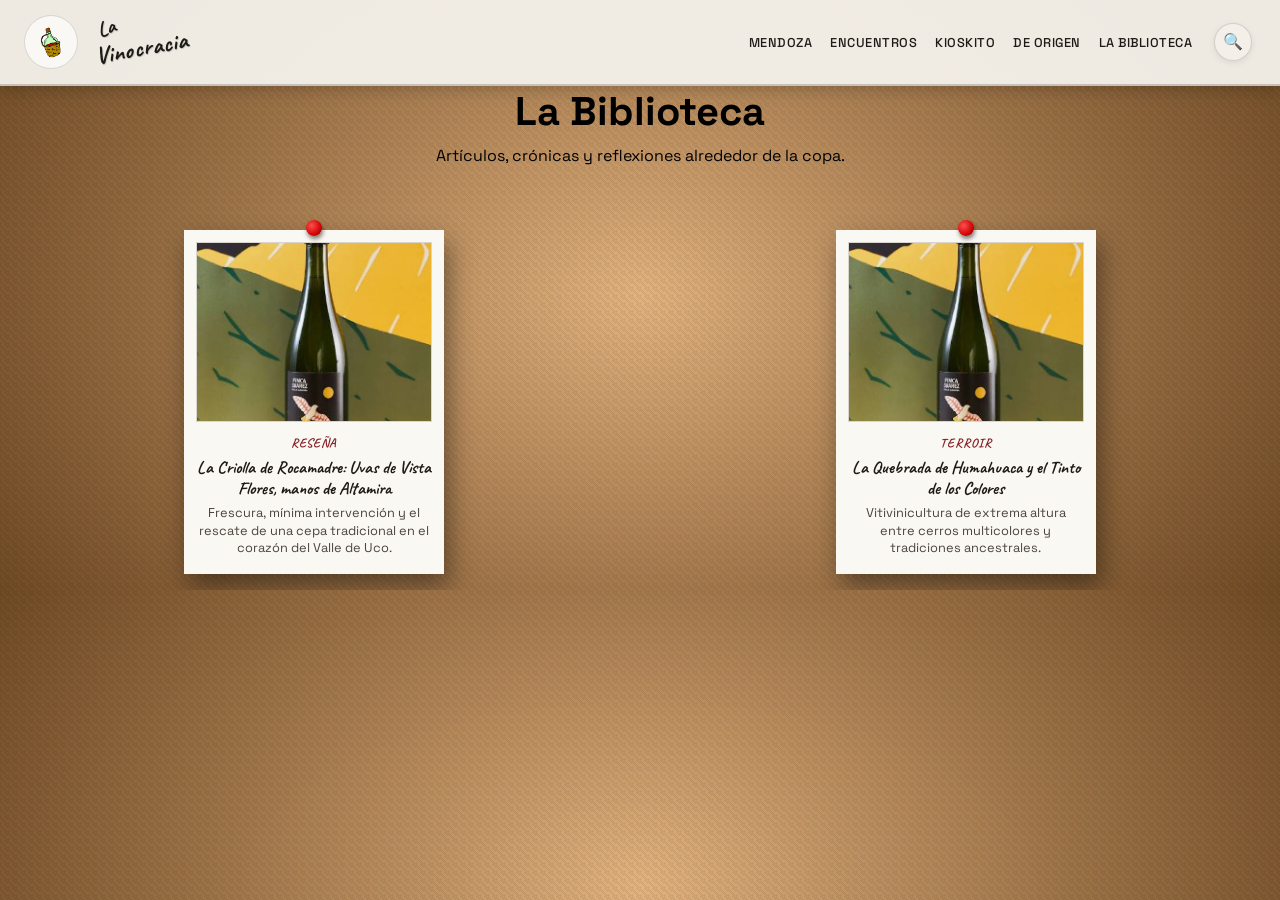
==== commit bb2d7bb7: "buscador funcional al kioskito" ====
--- a/laBiblioteca.html
+++ b/laBiblioteca.html
@@ -19,9 +19,7 @@
             <h1>La Biblioteca</h1>
             <p class="subtitle">Artículos, crónicas y reflexiones alrededor de la copa.</p>
             
-            <div class="search-box">
-                <input type="text" id="inputBuscador" placeholder="Buscar notas por título, tema o palabras clave...">
-            </div>
+        
         </header>
 
         <!-- VISTA 1: Grilla de Polaroids (Se renderiza desde notas.js / biblioteca.js) -->
@@ -70,6 +68,37 @@
             .then(res => res.text())
             .then(text => {
                 document.getElementById('navbar-container').innerHTML = text;
+
+                const toggle = document.getElementById('navSearchToggle');
+                const container = document.querySelector('.nav-search-container');
+                const input = document.getElementById('navBuscador');
+
+                if (toggle && container && input) {
+                    toggle.addEventListener('click', (event) => {
+                        event.stopPropagation();
+                        const isOpen = container.classList.toggle('open');
+                        toggle.classList.toggle('active', isOpen);
+
+                        if (isOpen) {
+                            input.style.width = '160px';
+                            input.style.opacity = '1';
+                            input.style.paddingLeft = '0.8rem';
+                            input.style.paddingRight = '0.8rem';
+                            input.style.marginLeft = '0.5rem';
+                            input.style.pointerEvents = 'auto';
+                            input.focus();
+                        } else {
+                            input.style.width = '0';
+                            input.style.opacity = '0';
+                            input.style.paddingLeft = '0';
+                            input.style.paddingRight = '0';
+                            input.style.marginLeft = '0';
+                            input.style.pointerEvents = 'none';
+                            input.blur();
+                        }
+                    });
+
+                }
             })
             .catch(err => console.error("Error al cargar el navbar:", err));
     </script>
--- a/estilos.css
+++ b/estilos.css
@@ -306,18 +306,16 @@
 /* ==========================================================================
    ESTRUCTURAS ACCESORIAS: NAVBAR, FOOTER Y MODAL
    ========================================================================== */
-.navbar { display: flex; align-items: center; justify-content: space-between; padding: 15px 40px; background-color: rgba(245, 242, 235, 0.95); border-bottom: 2px solid rgba(30, 26, 23, 0.2); box-shadow: 0 4px 15px rgba(0,0,0,0.2); position: relative; z-index: 100; }
-.nav-identity { display: flex; align-items: center; gap: 10px; }
-.logo-container { width: 70px; height: 70px; border-radius: 50%; border: 1px solid rgba(30, 26, 23, 0.15); display: flex; align-items: center; justify-content: center; background-color: #FAF8F5; overflow: hidden; flex-shrink: 0; }
-.logo-img { width: 75%; height: 75%; object-fit: contain; display: block; }
-.svg-container { width: 400px; height: 110px; overflow: visible; margin-left: 5px; margin-top: -10px; }
+.navbar { display: flex; align-items: center; justify-content: space-between; gap: 20px; padding: 12px 24px; background-color: rgba(245, 242, 235, 0.95); border-bottom: 2px solid rgba(30, 26, 23, 0.2); box-shadow: 0 4px 15px rgba(0,0,0,0.2); position: relative; z-index: 100; }
+.nav-identity { display: flex; align-items: center; gap: 8px; flex-wrap: nowrap; min-width: 0; }
+.logo-container { width: 54px; height: 54px; border-radius: 50%; border: 1px solid rgba(30, 26, 23, 0.15); display: flex; align-items: center; justify-content: center; background-color: #FAF8F5; overflow: hidden; flex-shrink: 0; }
+.logo-img { width: 78%; height: 78%; object-fit: contain; display: block; }
+.svg-container { width: 220px; height: 60px; overflow: hidden; margin-left: 2px; margin-top: 0; flex-shrink: 0; }
+.svg-container svg { width: 100%; height: 100%; }
 .svg-container svg text, .svg-container svg path { fill: #1E1A17 !important; }
-.nav-brand-link {
-    text-decoration: none; /* Quita el subrayado del enlace */
-    color: inherit; /* Hereda el color del texto para que no se ponga azul */
-}
-.nav-menu { display: flex; gap: 35px; align-items: center; }
-.nav-menu a { color: #1E1A17; font-weight: 500; letter-spacing: 0.5px; text-transform: uppercase; font-size: 0.9rem; text-decoration: none; transition: color 0.3s ease; }
+.nav-brand-link { text-decoration: none; color: inherit; display: flex; align-items: center; }
+.nav-menu { display: flex; gap: 18px; align-items: center; flex-wrap: wrap; justify-content: flex-end; }
+.nav-menu a { color: #1E1A17; font-weight: 500; letter-spacing: 0.5px; text-transform: uppercase; font-size: 0.8rem; text-decoration: none; transition: color 0.3s ease; white-space: nowrap; }
 .nav-menu a:hover { color: var(--color-wine); }
 
 .main-footer { background-color: #1E1A17; color: #FAF8F5; padding: 60px 20px 30px 20px; position: relative; z-index: 90; }
@@ -439,9 +437,16 @@
    VISTA RESPONSIVE MOBILE OPTIMIZATION
  ========================================================================== */
 @media (max-width: 768px) {
-    .navbar { flex-direction: column; gap: 15px; padding: 15px; }
-    .svg-container { width: 260px; height: 75px; margin-top: 0; }
-    .nav-menu { gap: 21px; }
+    .navbar { flex-direction: column; gap: 12px; padding: 12px 14px; }
+    .nav-brand-link { width: 100%; justify-content: center; }
+    .nav-identity { justify-content: center; }
+    .logo-container { width: 46px; height: 46px; }
+    .svg-container { width: 200px; height: 56px; margin-top: 0; }
+    .nav-menu { width: 100%; justify-content: center; gap: 10px 14px; flex-wrap: wrap; }
+    .nav-menu a { font-size: 0.72rem; }
+    .nav-search-container { margin-left: 0; width: 100%; justify-content: center; }
+    .nav-search-container input { width: 100%; max-width: 220px; }
+    .nav-search-container input:focus { width: 100%; max-width: 220px; }
     
     .catalog-title, .trinchera-title, .section-title-white, .main-header {
         max-width: 92%;
@@ -1100,3 +1105,100 @@
     filter: url(#papel-arrugado) drop-shadow(4px 4px 10px rgba(0,0,0,0.25));
     /* Nota: Remové cualquier rotación en hover para que no parpadee el filtro */
 }
+
+/* navbar buscador */
+.nav-search-container {
+  display: flex;
+  align-items: center;
+  margin-left: 0.25rem;
+  position: relative;
+}
+
+.nav-search-toggle {
+  display: inline-flex;
+  align-items: center;
+  justify-content: center;
+  width: 38px;
+  height: 38px;
+  border: 1px solid rgba(30, 26, 23, 0.15);
+  border-radius: 50%;
+  background-color: #f4efe8;
+  color: #6b1f22;
+  cursor: pointer;
+  transition: all 0.2s ease;
+  box-shadow: 0 2px 6px rgba(0,0,0,0.08);
+}
+
+.nav-search-toggle:hover,
+.nav-search-toggle.active {
+  background-color: #6b1f22;
+  color: #fff;
+}
+
+.nav-search-icon {
+  font-size: 1rem;
+  line-height: 1;
+}
+
+.nav-search-input {
+  padding: 0.45rem 0.8rem;
+  border: 1px solid #ccc;
+  border-radius: 20px;
+  font-size: 0.8rem;
+  outline: none;
+  background-color: #fcfcfc;
+  transition: all 0.25s ease;
+  width: 0;
+  opacity: 0;
+  padding-left: 0;
+  padding-right: 0;
+  margin-left: 0;
+  pointer-events: none;
+}
+
+.nav-search-action {
+  border: 1px solid #6b1f22;
+  border-radius: 20px;
+  background-color: #6b1f22;
+  color: #fff;
+  font-size: 0.78rem;
+  font-weight: 600;
+  padding: 0.45rem 0.8rem;
+  cursor: pointer;
+  transition: all 0.25s ease;
+  width: 0;
+  opacity: 0;
+  padding-left: 0;
+  padding-right: 0;
+  margin-left: 0;
+  pointer-events: none;
+  white-space: nowrap;
+}
+
+.nav-search-container.open .nav-search-input {
+  width: 160px;
+  opacity: 1;
+  padding-left: 0.8rem;
+  padding-right: 0.8rem;
+  margin-left: 0.5rem;
+  pointer-events: auto;
+}
+
+.nav-search-container.open .nav-search-action {
+  width: auto;
+  opacity: 1;
+  padding-left: 0.8rem;
+  padding-right: 0.8rem;
+  margin-left: 0.4rem;
+  pointer-events: auto;
+}
+
+.nav-search-input:focus {
+  border-color: #8b0000;
+  box-shadow: 0 0 5px rgba(139, 0, 0, 0.2);
+}
+
+.nav-search-action:hover {
+  background-color: #8b0000;
+  border-color: #8b0000;
+}
